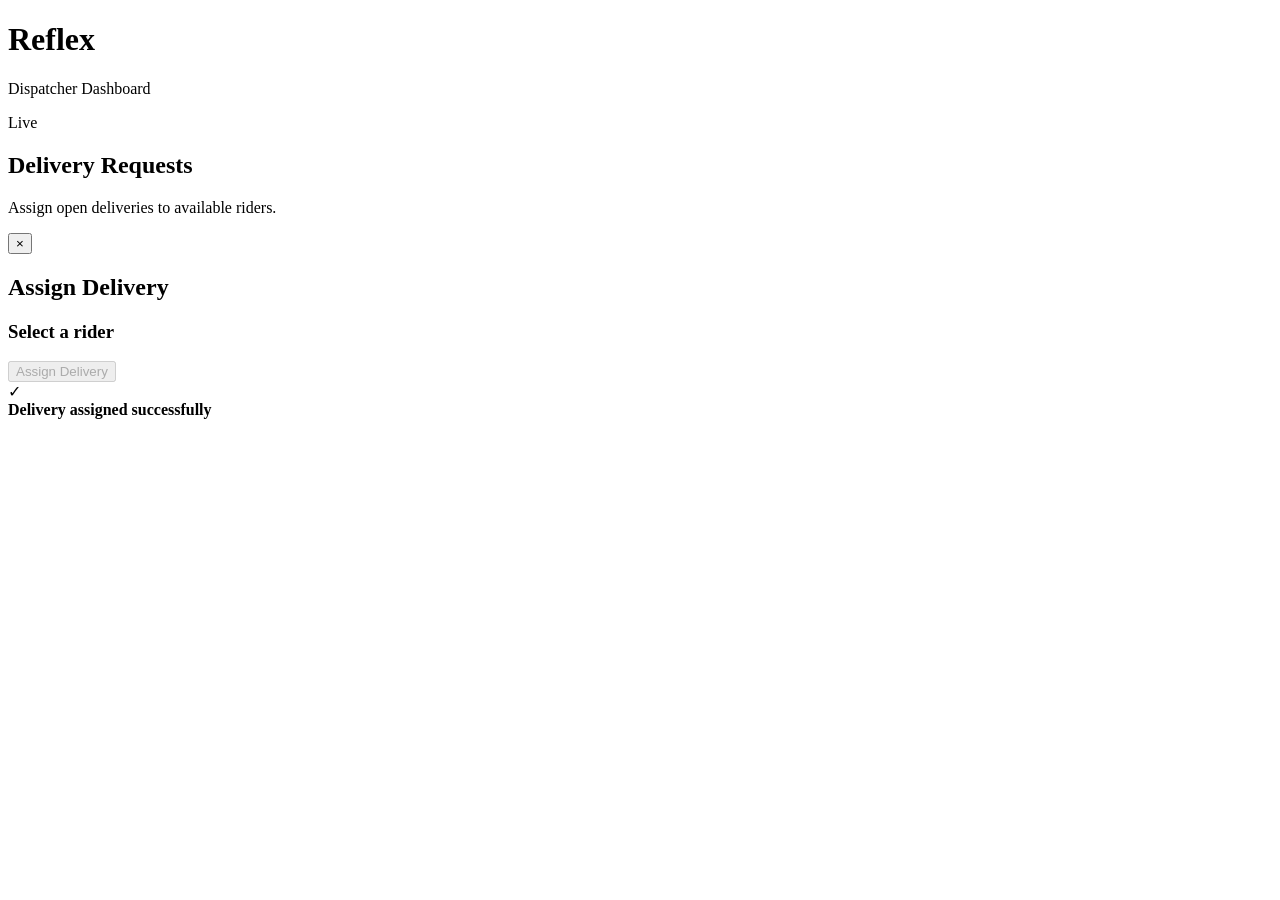
==== dispatcher.html @ 5e14d885 "dispatcher dashboard" ====
<!DOCTYPE html>
<html lang="en">
<head>
    <meta charset="UTF-8">
    <meta name="viewport" content="width=device-width, initial-scale=1.0">
    <title>Reflex | Dispatcher</title>

    <link rel="stylesheet" href="style.css">
</head>

<body>

    <header class="topbar">
        <div>
            <h1>Reflex</h1>
            <p>Dispatcher Dashboard</p>
        </div>

        <div class="status">
            <span class="online-dot"></span>
            Live
        </div>
    </header>

    <main class="container">

        <!-- DELIVERY REQUEST LIST -->
        <section>
            <div class="section-heading">
                <div>
                    <h2>Delivery Requests</h2>
                    <p>Assign open deliveries to available riders.</p>
                </div>

                <span id="requestCount" class="request-count"></span>
            </div>

            <div id="deliveryList" class="delivery-list">
                <!-- JavaScript inserts deliveries here -->
            </div>
        </section>

    </main>


    <!-- ASSIGN RIDER MODAL -->
    <div id="assignmentModal" class="modal hidden">

        <div class="modal-content">

            <button id="closeModal" class="close-button">
                &times;
            </button>

            <h2>Assign Delivery</h2>

            <div id="deliveryDetails" class="delivery-details">
            </div>

            <div class="rider-section">
                <h3>Select a rider</h3>

                <div id="riderList" class="rider-list">
                </div>
            </div>

            <button id="assignButton" class="assign-button" disabled>
                Assign Delivery
            </button>

        </div>

    </div>


    <!-- SUCCESS MESSAGE -->
    <div id="successMessage" class="success-message hidden">
        <div class="success-icon">✓</div>

        <div>
            <strong>Delivery assigned successfully</strong>
            <p id="successText"></p>
        </div>
    </div>


    <script src="script.js"></script>
</body>
</html>
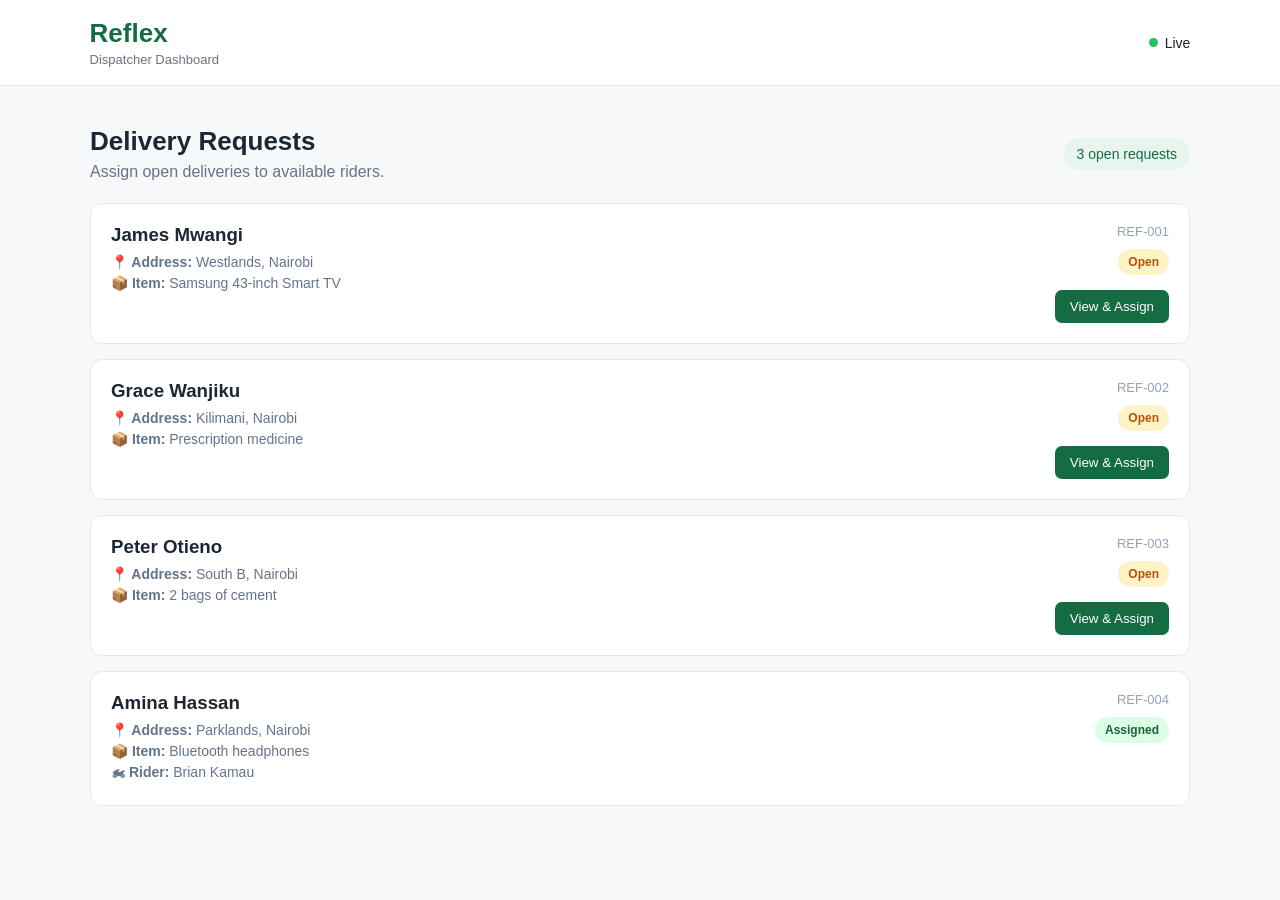
==== commit 8cd985d8: "Worked on the javascript" ====
--- a/dispatcher.html
+++ b/dispatcher.html
@@ -5,7 +5,7 @@
     <meta name="viewport" content="width=device-width, initial-scale=1.0">
     <title>Reflex | Dispatcher</title>
 
-    <link rel="stylesheet" href="style.css">
+    <link rel="stylesheet" href="dispatcher.css">
 </head>
 
 <body>
@@ -84,6 +84,6 @@
     </div>
 
 
-    <script src="script.js"></script>
+    <script src="dispatcher.js"></script>
 </body>
 </html>
--- a/dispatcher.css
+++ b/dispatcher.css
@@ -0,0 +1,373 @@
+* {
+    box-sizing: border-box;
+    margin: 0;
+    padding: 0;
+}
+
+body {
+    font-family: Arial, Helvetica, sans-serif;
+    background: #f6f8fa;
+    color: #1c2733;
+}
+
+/* HEADER */
+
+.topbar {
+    background: #ffffff;
+    border-bottom: 1px solid #e5e7eb;
+    padding: 18px 7%;
+    display: flex;
+    justify-content: space-between;
+    align-items: center;
+}
+
+.topbar h1 {
+    color: #146c43;
+    font-size: 26px;
+}
+
+.topbar p {
+    color: #6b7280;
+    font-size: 13px;
+    margin-top: 3px;
+}
+
+.status {
+    font-size: 14px;
+    display: flex;
+    align-items: center;
+    gap: 7px;
+}
+
+.online-dot {
+    width: 9px;
+    height: 9px;
+    background: #22c55e;
+    border-radius: 50%;
+}
+
+
+/* MAIN */
+
+.container {
+    width: 86%;
+    max-width: 1100px;
+    margin: 40px auto;
+}
+
+.section-heading {
+    display: flex;
+    justify-content: space-between;
+    align-items: center;
+    margin-bottom: 22px;
+}
+
+.section-heading h2 {
+    font-size: 26px;
+}
+
+.section-heading p {
+    color: #6b7280;
+    margin-top: 6px;
+}
+
+.request-count {
+    background: #e8f5ee;
+    color: #146c43;
+    padding: 8px 13px;
+    border-radius: 20px;
+    font-size: 14px;
+}
+
+
+/* DELIVERY CARDS */
+
+.delivery-list {
+    display: grid;
+    gap: 15px;
+}
+
+.delivery-card {
+    background: white;
+    padding: 20px;
+    border-radius: 12px;
+    border: 1px solid #e5e7eb;
+
+    display: flex;
+    justify-content: space-between;
+    gap: 20px;
+
+    transition: 0.2s;
+}
+
+.delivery-card:hover {
+    border-color: #146c43;
+    transform: translateY(-1px);
+}
+
+.delivery-info h3 {
+    margin-bottom: 8px;
+}
+
+.delivery-info p {
+    color: #64748b;
+    margin: 5px 0;
+    font-size: 14px;
+}
+
+.delivery-meta {
+    text-align: right;
+}
+
+.delivery-id {
+    font-size: 13px;
+    color: #94a3b8;
+}
+
+.badge {
+    display: inline-block;
+    margin-top: 10px;
+    padding: 6px 10px;
+    border-radius: 20px;
+    font-size: 12px;
+    font-weight: bold;
+}
+
+.open {
+    color: #b45309;
+    background: #fef3c7;
+}
+
+.assigned {
+    color: #166534;
+    background: #dcfce7;
+}
+
+.view-button {
+    margin-top: 15px;
+    background: #146c43;
+    border: none;
+    color: white;
+    padding: 9px 15px;
+    border-radius: 7px;
+    cursor: pointer;
+}
+
+.view-button:hover {
+    background: #0f5736;
+}
+
+
+/* MODAL */
+
+.modal {
+    position: fixed;
+    inset: 0;
+
+    background: rgba(15, 23, 42, 0.55);
+
+    display: flex;
+    align-items: center;
+    justify-content: center;
+
+    padding: 20px;
+}
+
+.modal-content {
+    background: white;
+    width: 100%;
+    max-width: 600px;
+    border-radius: 15px;
+    padding: 30px;
+
+    position: relative;
+
+    max-height: 90vh;
+    overflow-y: auto;
+}
+
+.hidden {
+    display: none;
+}
+
+.close-button {
+    position: absolute;
+    right: 20px;
+    top: 15px;
+
+    background: none;
+    border: none;
+
+    font-size: 28px;
+    cursor: pointer;
+}
+
+.delivery-details {
+    background: #f8fafc;
+    padding: 18px;
+    border-radius: 10px;
+    margin: 20px 0;
+}
+
+.delivery-details p {
+    margin: 8px 0;
+    color: #475569;
+}
+
+
+/* RIDERS */
+
+.rider-section h3 {
+    margin-bottom: 12px;
+}
+
+.rider-list {
+    display: grid;
+    gap: 10px;
+}
+
+.rider-card {
+    display: flex;
+    justify-content: space-between;
+    align-items: center;
+
+    border: 2px solid #e5e7eb;
+
+    padding: 14px;
+    border-radius: 10px;
+
+    cursor: pointer;
+
+    transition: 0.2s;
+}
+
+.rider-card:hover {
+    border-color: #86b89e;
+}
+
+.rider-card.selected {
+    border-color: #146c43;
+    background: #edf8f2;
+}
+
+.rider-name {
+    font-weight: bold;
+}
+
+.rider-phone {
+    color: #64748b;
+    font-size: 13px;
+    margin-top: 4px;
+}
+
+.rider-status {
+    font-size: 12px;
+    color: #15803d;
+    background: #dcfce7;
+
+    padding: 5px 9px;
+    border-radius: 15px;
+}
+
+
+/* ASSIGN BUTTON */
+
+.assign-button {
+    width: 100%;
+
+    margin-top: 20px;
+
+    padding: 13px;
+
+    border: none;
+    border-radius: 8px;
+
+    font-size: 15px;
+
+    background: #146c43;
+    color: white;
+
+    cursor: pointer;
+}
+
+.assign-button:hover {
+    background: #0f5736;
+}
+
+.assign-button:disabled {
+    background: #a7b5ad;
+    cursor: not-allowed;
+}
+
+
+/* SUCCESS NOTIFICATION */
+
+.success-message {
+    position: fixed;
+
+    right: 25px;
+    bottom: 25px;
+
+    background: white;
+
+    border-left: 5px solid #16a34a;
+
+    padding: 16px 20px;
+
+    display: flex;
+    align-items: center;
+    gap: 12px;
+
+    box-shadow: 0 8px 25px rgba(0, 0, 0, 0.15);
+
+    border-radius: 8px;
+}
+
+.success-message.hidden {
+    display: none;
+}
+
+.success-icon {
+    width: 35px;
+    height: 35px;
+
+    border-radius: 50%;
+
+    background: #dcfce7;
+    color: #15803d;
+
+    display: flex;
+    justify-content: center;
+    align-items: center;
+
+    font-weight: bold;
+}
+
+.success-message p {
+    font-size: 13px;
+    color: #64748b;
+    margin-top: 3px;
+}
+
+
+/* MOBILE */
+
+@media (max-width: 650px) {
+
+    .container {
+        width: 92%;
+    }
+
+    .delivery-card {
+        flex-direction: column;
+    }
+
+    .delivery-meta {
+        text-align: left;
+    }
+
+    .section-heading {
+        align-items: flex-start;
+        gap: 15px;
+    }
+}
